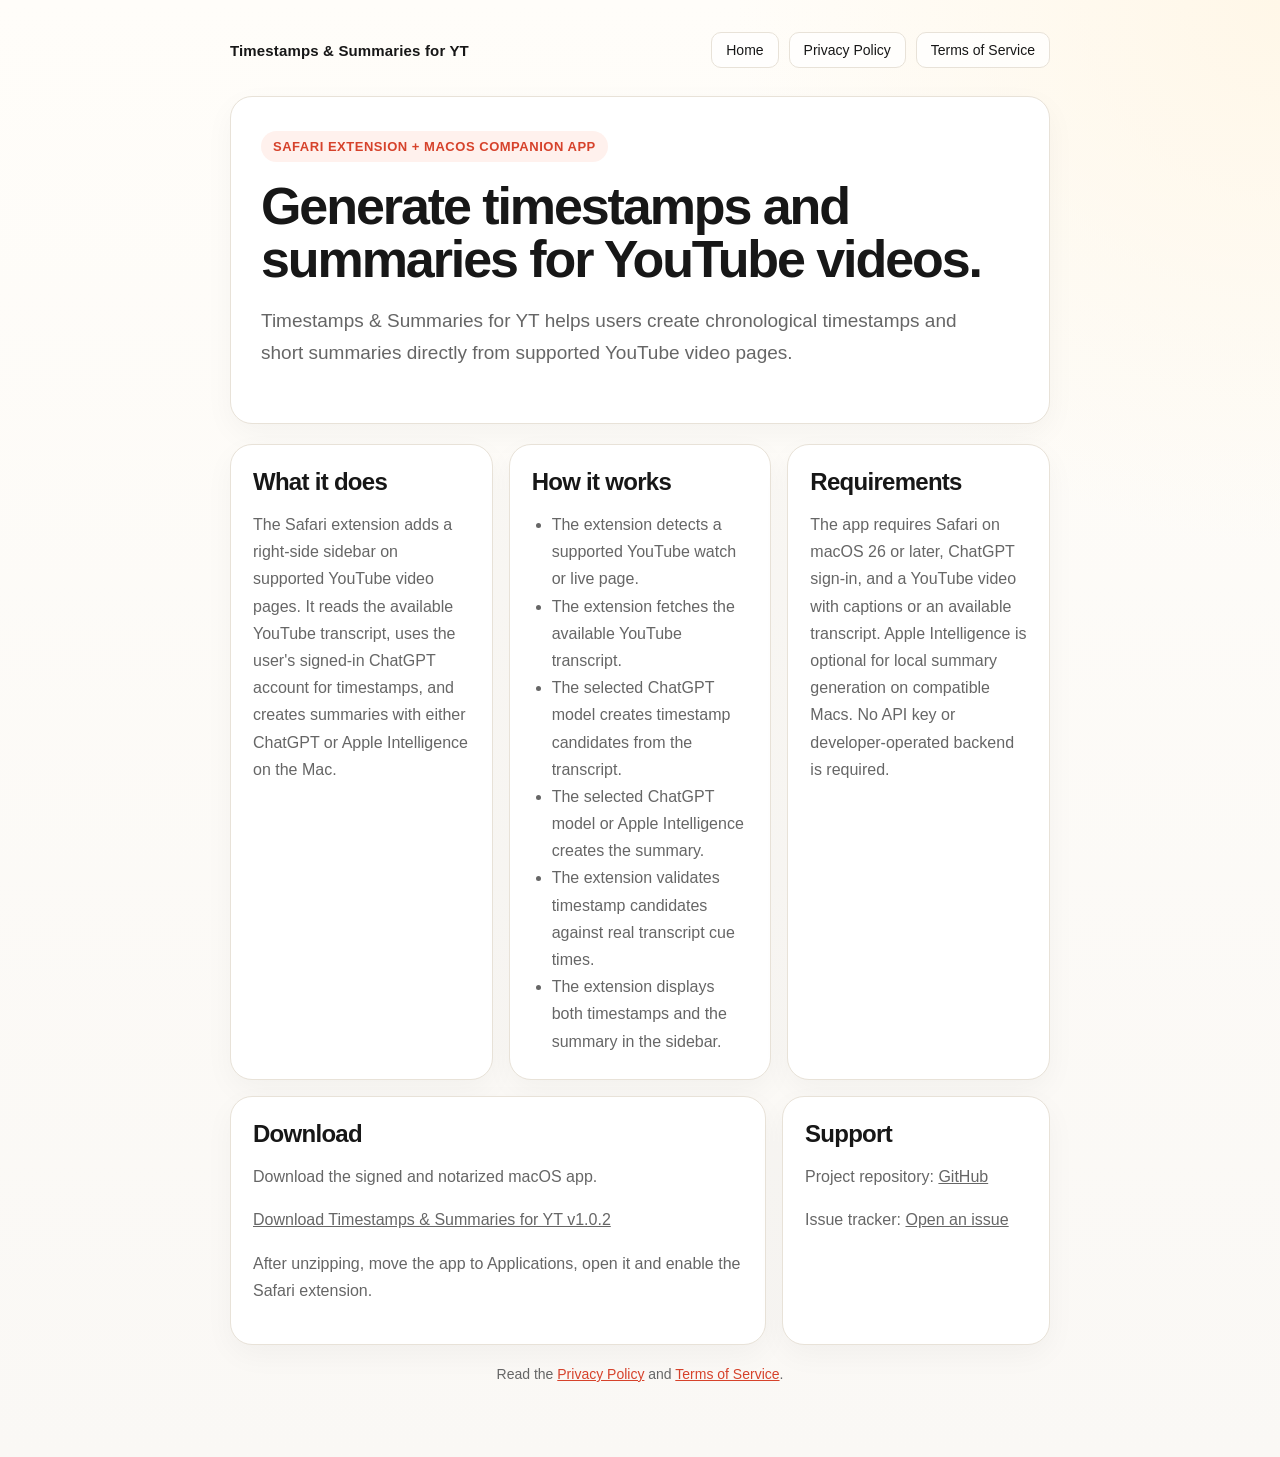
==== index.html @ f3966c77 "Adjust homepage download and support layout" ====
<!doctype html>
<html lang="en">
  <head>
    <meta charset="utf-8">
    <meta name="viewport" content="width=device-width, initial-scale=1">
    <title>Timestamps &amp; Summaries for YT</title>
    <meta
      name="description"
      content="Timestamps &amp; Summaries for YT is a Safari extension and macOS companion app that generates timestamps and summaries for YouTube videos."
    >
    <link rel="stylesheet" href="styles.css">
  </head>
  <body>
    <main class="page">
      <header class="header">
        <a class="brand" href="/">Timestamps &amp; Summaries for YT</a>
        <nav class="nav" aria-label="Site">
          <a href="/">Home</a>
          <a href="/privacy.html">Privacy Policy</a>
          <a href="/terms.html">Terms of Service</a>
        </nav>
      </header>

      <section class="hero">
        <span class="eyebrow">Safari extension + macOS companion app</span>
        <h1>Generate timestamps and summaries for YouTube videos.</h1>
        <p class="lead">
          Timestamps &amp; Summaries for YT helps users create chronological
          timestamps and short summaries directly from supported YouTube video pages.
        </p>
      </section>

      <section class="grid" aria-label="Overview">
        <article class="card">
          <h2>What it does</h2>
          <p>
            The Safari extension adds a right-side sidebar on supported YouTube video pages.
            It reads the available YouTube transcript, uses the user's signed-in ChatGPT
            account for timestamps, and creates summaries with either ChatGPT or Apple
            Intelligence on the Mac.
          </p>
        </article>

        <article class="card">
          <h2>How it works</h2>
          <ul>
            <li>The extension detects a supported YouTube watch or live page.</li>
            <li>The extension fetches the available YouTube transcript.</li>
            <li>The selected ChatGPT model creates timestamp candidates from the transcript.</li>
            <li>The selected ChatGPT model or Apple Intelligence creates the summary.</li>
            <li>The extension validates timestamp candidates against real transcript cue times.</li>
            <li>The extension displays both timestamps and the summary in the sidebar.</li>
          </ul>
        </article>

        <article class="card">
          <h2>Requirements</h2>
          <p>
            The app requires Safari on macOS 26 or later, ChatGPT sign-in, and a YouTube
            video with captions or an available transcript. Apple Intelligence is optional
            for local summary generation on compatible Macs. No API key or developer-operated
            backend is required.
          </p>
        </article>
      </section>

      <section class="grid action-grid" aria-label="Download and support">
        <article class="card">
          <h2>Download</h2>
          <p>
            Download the signed and notarized macOS app.
          </p>
          <p>
            <a href="https://github.com/Hlbkomer/YouTube-Timestamps-and-Summaries/releases/download/v1.0.2/Timestamps-and-Summaries-for-YT-v1.0.2.zip">Download Timestamps &amp; Summaries for YT v1.0.2</a>
          </p>
          <p>
            After unzipping, move the app to Applications, open it and enable
            the Safari extension.
          </p>
        </article>

        <article class="card">
          <h2>Support</h2>
          <p>
            Project repository:
            <a href="https://github.com/Hlbkomer/YouTube-Timestamps-and-Summaries">GitHub</a>
          </p>
          <p>
            Issue tracker:
            <a href="https://github.com/Hlbkomer/YouTube-Timestamps-and-Summaries/issues">Open an issue</a>
          </p>
        </article>
      </section>

      <p class="footer">
        Read the <a href="/privacy.html">Privacy Policy</a> and
        <a href="/terms.html">Terms of Service</a>.
      </p>
    </main>
  </body>
</html>
---- styles.css ----
:root {
  color-scheme: light;
  --bg: #faf8f5;
  --surface: #ffffff;
  --text: #171717;
  --muted: #666666;
  --line: #e8e2d8;
  --accent: #d6422b;
  --accent-soft: #fff1ed;
}

* {
  box-sizing: border-box;
}

body {
  margin: 0;
  font-family: -apple-system, BlinkMacSystemFont, "Segoe UI", sans-serif;
  color: var(--text);
  background:
    radial-gradient(circle at top right, #fff7e8, transparent 28%),
    linear-gradient(180deg, #fffdf9 0%, var(--bg) 100%);
}

a {
  color: inherit;
}

.page {
  max-width: 860px;
  margin: 0 auto;
  padding: 32px 20px 56px;
}

.header {
  display: flex;
  justify-content: space-between;
  align-items: center;
  gap: 16px;
  margin-bottom: 28px;
}

.brand {
  font-size: 15px;
  font-weight: 700;
  letter-spacing: 0.01em;
  text-decoration: none;
}

.nav {
  display: flex;
  flex-wrap: wrap;
  gap: 10px;
}

.nav a {
  padding: 9px 14px;
  border-radius: 10px;
  border: 1px solid var(--line);
  background: rgba(255, 255, 255, 0.75);
  text-decoration: none;
  font-size: 14px;
}

.hero,
.card {
  background: var(--surface);
  border: 1px solid var(--line);
  border-radius: 22px;
  box-shadow: 0 10px 30px rgba(27, 26, 23, 0.04);
}

.hero {
  padding: 34px 30px;
  margin-bottom: 20px;
}

.eyebrow {
  display: inline-flex;
  align-items: center;
  gap: 8px;
  padding: 8px 12px;
  border-radius: 999px;
  background: var(--accent-soft);
  color: var(--accent);
  font-size: 13px;
  font-weight: 700;
  text-transform: uppercase;
  letter-spacing: 0.04em;
}

h1 {
  margin: 18px 0 14px;
  font-size: clamp(34px, 5vw, 52px);
  line-height: 1.02;
  letter-spacing: -0.04em;
}

h2 {
  margin: 0 0 16px;
  font-size: 24px;
  line-height: 1.1;
  letter-spacing: -0.03em;
}

p,
li {
  color: var(--muted);
  font-size: 17px;
  line-height: 1.7;
}

.lead {
  max-width: 720px;
  font-size: 19px;
}

.grid {
  display: grid;
  grid-template-columns: repeat(auto-fit, minmax(240px, 1fr));
  gap: 16px;
  margin: 18px 0 0;
}

.action-grid {
  grid-template-columns: 2fr 1fr;
  margin-top: 16px;
}

.card {
  padding: 24px 22px;
}

.card p,
.card li {
  font-size: 16px;
}

.card ul {
  margin: 10px 0 0;
  padding-left: 20px;
}

.content {
  padding: 28px 30px;
}

.content section + section {
  margin-top: 28px;
  padding-top: 28px;
  border-top: 1px solid var(--line);
}

.footer {
  margin-top: 18px;
  color: var(--muted);
  font-size: 14px;
  text-align: center;
}

.footer a {
  color: var(--accent);
}

@media (max-width: 720px) {
  .header {
    flex-direction: column;
    align-items: flex-start;
  }

  .hero,
  .content,
  .card {
    padding: 22px 18px;
  }

  p,
  li {
    font-size: 16px;
  }

  .action-grid {
    grid-template-columns: 1fr;
  }
}
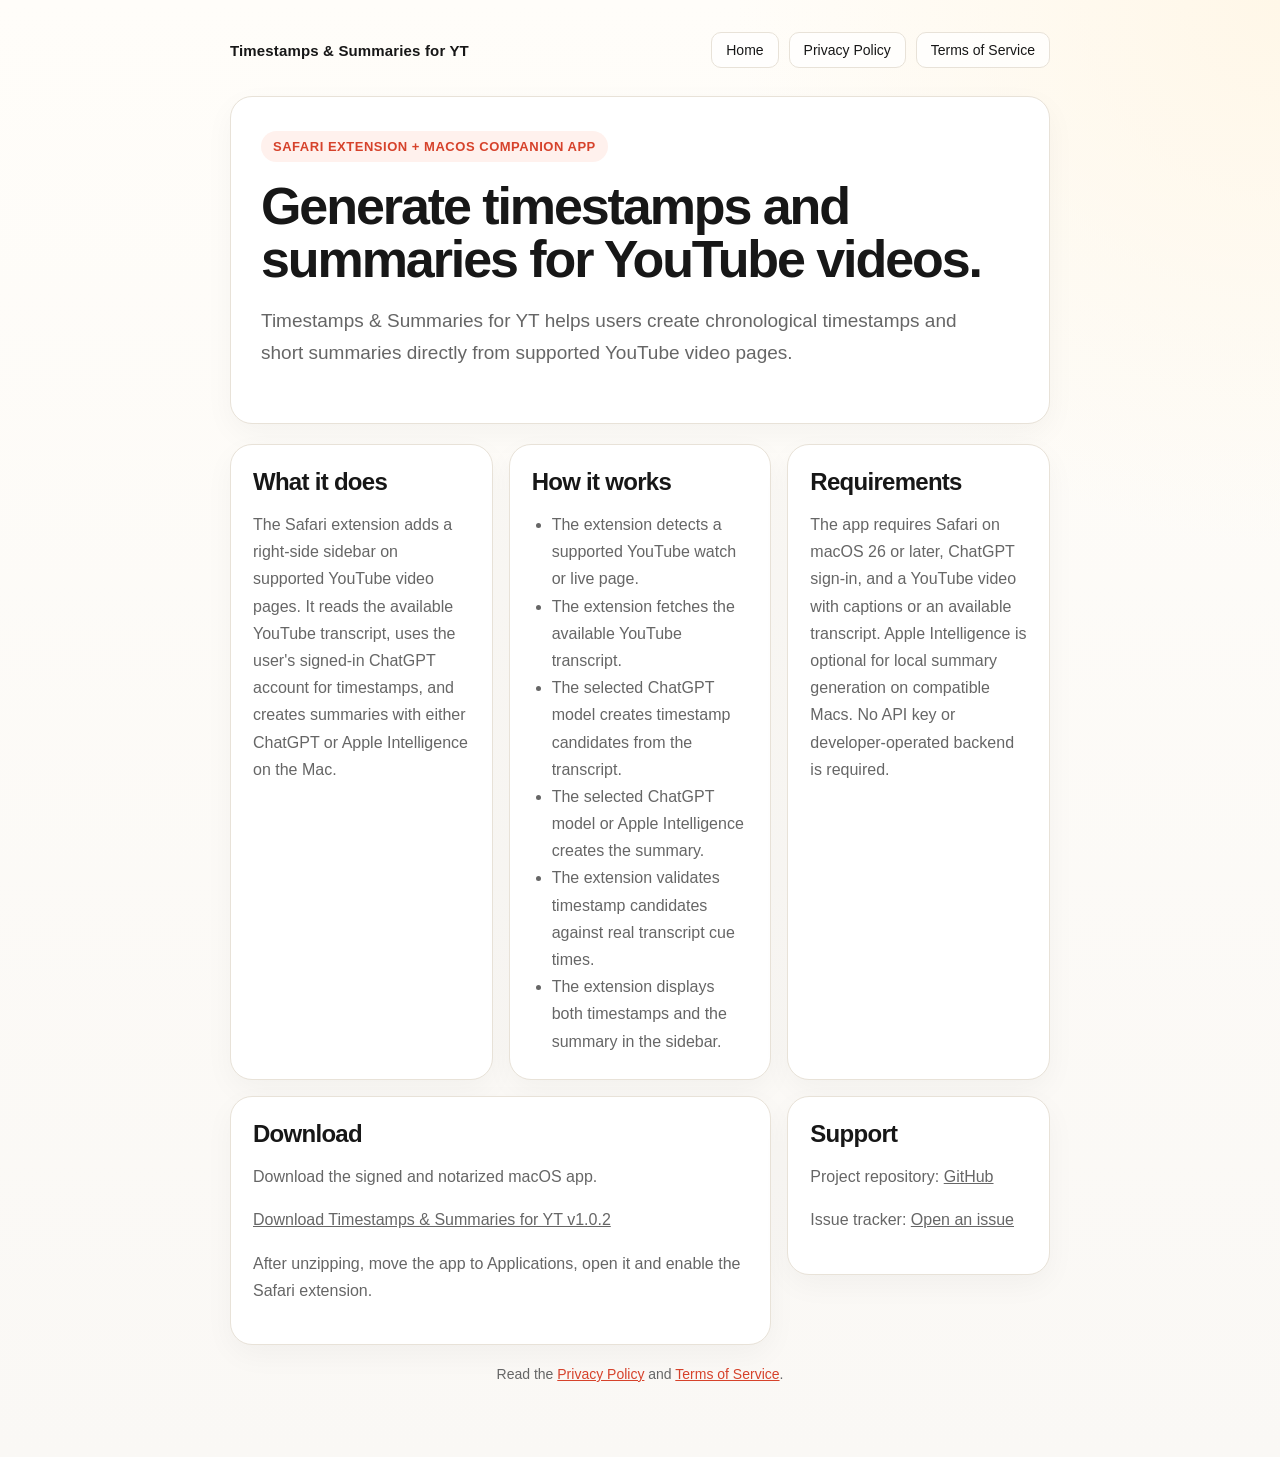
==== commit 0e9e9e8c: "Match support card to overview column width" ====
--- a/index.html
+++ b/index.html
@@ -65,7 +65,7 @@
       </section>
 
       <section class="grid action-grid" aria-label="Download and support">
-        <article class="card">
+        <article class="card action-download-card">
           <h2>Download</h2>
           <p>
             Download the signed and notarized macOS app.
--- a/styles.css
+++ b/styles.css
@@ -123,8 +123,13 @@
 }
 
 .action-grid {
-  grid-template-columns: 2fr 1fr;
+  grid-template-columns: repeat(3, minmax(0, 1fr));
+  align-items: start;
   margin-top: 16px;
+}
+
+.action-download-card {
+  grid-column: span 2;
 }
 
 .card {
@@ -182,4 +187,8 @@
   .action-grid {
     grid-template-columns: 1fr;
   }
+
+  .action-download-card {
+    grid-column: auto;
+  }
 }
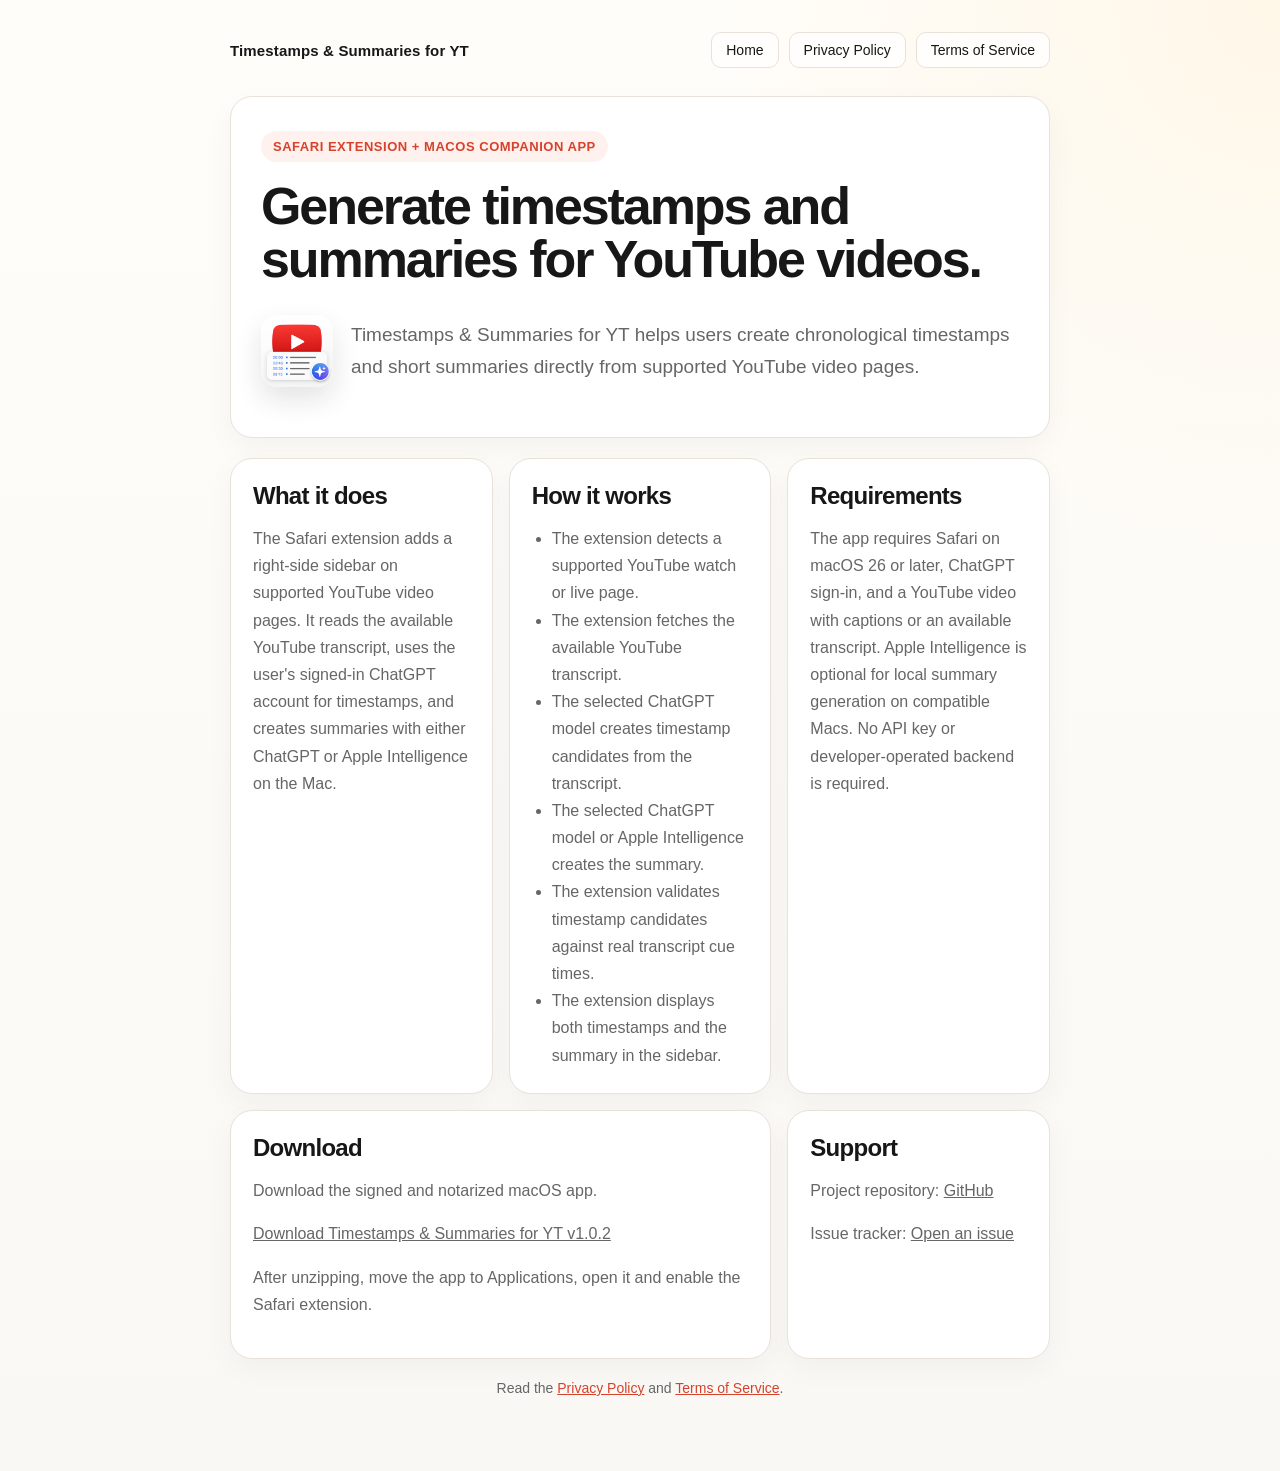
==== commit fc8e4381: "Add app icon to homepage hero" ====
--- a/index.html
+++ b/index.html
@@ -24,10 +24,13 @@
       <section class="hero">
         <span class="eyebrow">Safari extension + macOS companion app</span>
         <h1>Generate timestamps and summaries for YouTube videos.</h1>
-        <p class="lead">
-          Timestamps &amp; Summaries for YT helps users create chronological
-          timestamps and short summaries directly from supported YouTube video pages.
-        </p>
+        <div class="hero-lead">
+          <img class="hero-icon" src="app-icon.png" alt="" width="72" height="72">
+          <p class="lead">
+            Timestamps &amp; Summaries for YT helps users create chronological
+            timestamps and short summaries directly from supported YouTube video pages.
+          </p>
+        </div>
       </section>
 
       <section class="grid" aria-label="Overview">
--- a/styles.css
+++ b/styles.css
@@ -115,6 +115,21 @@
   font-size: 19px;
 }
 
+.hero-lead {
+  display: flex;
+  align-items: center;
+  gap: 18px;
+  max-width: 760px;
+}
+
+.hero-icon {
+  width: 72px;
+  height: 72px;
+  flex: 0 0 auto;
+  border-radius: 16px;
+  box-shadow: 0 12px 28px rgba(27, 26, 23, 0.12);
+}
+
 .grid {
   display: grid;
   grid-template-columns: repeat(auto-fit, minmax(240px, 1fr));
@@ -124,7 +139,6 @@
 
 .action-grid {
   grid-template-columns: repeat(3, minmax(0, 1fr));
-  align-items: start;
   margin-top: 16px;
 }
 
@@ -184,6 +198,16 @@
     font-size: 16px;
   }
 
+  .hero-lead {
+    align-items: flex-start;
+  }
+
+  .hero-icon {
+    width: 56px;
+    height: 56px;
+    border-radius: 12px;
+  }
+
   .action-grid {
     grid-template-columns: 1fr;
   }
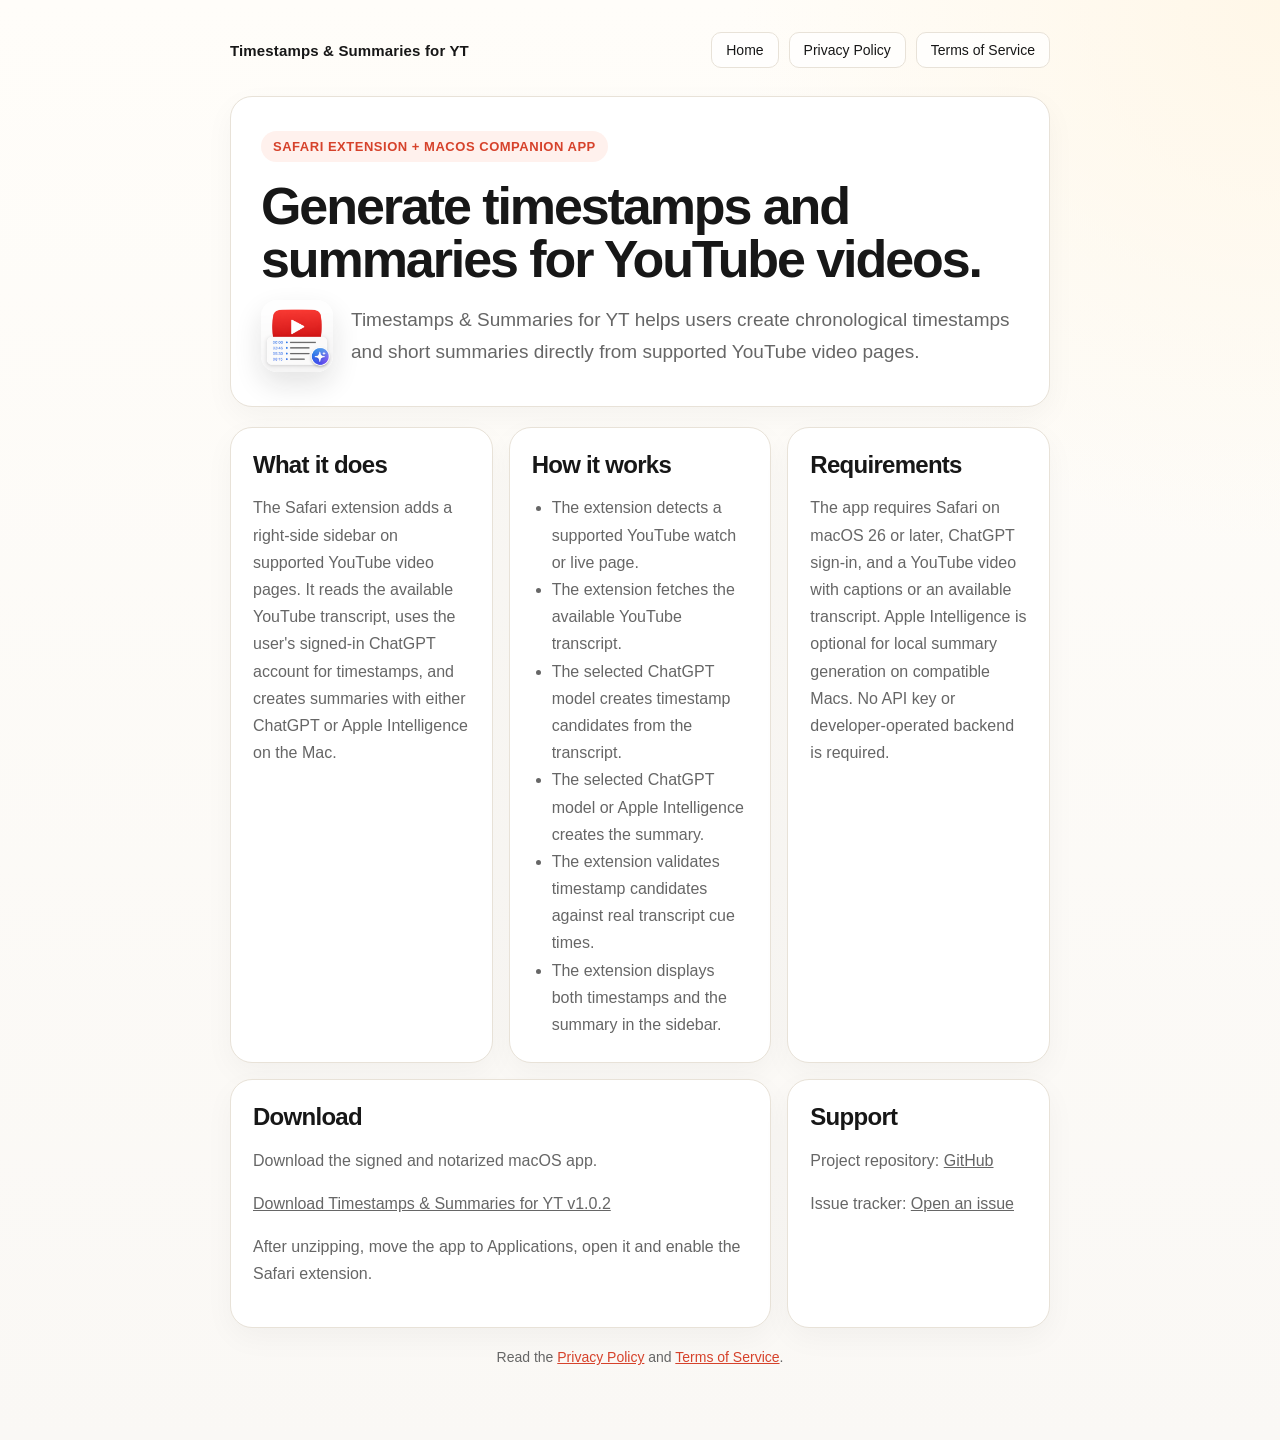
==== commit b694181e: "Fix homepage hero and action card layout" ====
--- a/index.html
+++ b/index.html
@@ -8,7 +8,7 @@
       name="description"
       content="Timestamps &amp; Summaries for YT is a Safari extension and macOS companion app that generates timestamps and summaries for YouTube videos."
     >
-    <link rel="stylesheet" href="styles.css">
+    <link rel="stylesheet" href="styles.css?v=20260430-hero">
   </head>
   <body>
     <main class="page">
--- a/styles.css
+++ b/styles.css
@@ -116,10 +116,15 @@
 }
 
 .hero-lead {
-  display: flex;
+  display: grid;
+  grid-template-columns: 72px minmax(0, 1fr);
   align-items: center;
   gap: 18px;
   max-width: 760px;
+}
+
+.hero-lead .lead {
+  margin: 0;
 }
 
 .hero-icon {
@@ -139,11 +144,16 @@
 
 .action-grid {
   grid-template-columns: repeat(3, minmax(0, 1fr));
+  align-items: stretch;
   margin-top: 16px;
 }
 
 .action-download-card {
   grid-column: span 2;
+}
+
+.action-grid > .card {
+  height: 100%;
 }
 
 .card {
@@ -199,7 +209,8 @@
   }
 
   .hero-lead {
-    align-items: flex-start;
+    grid-template-columns: 56px minmax(0, 1fr);
+    align-items: center;
   }
 
   .hero-icon {
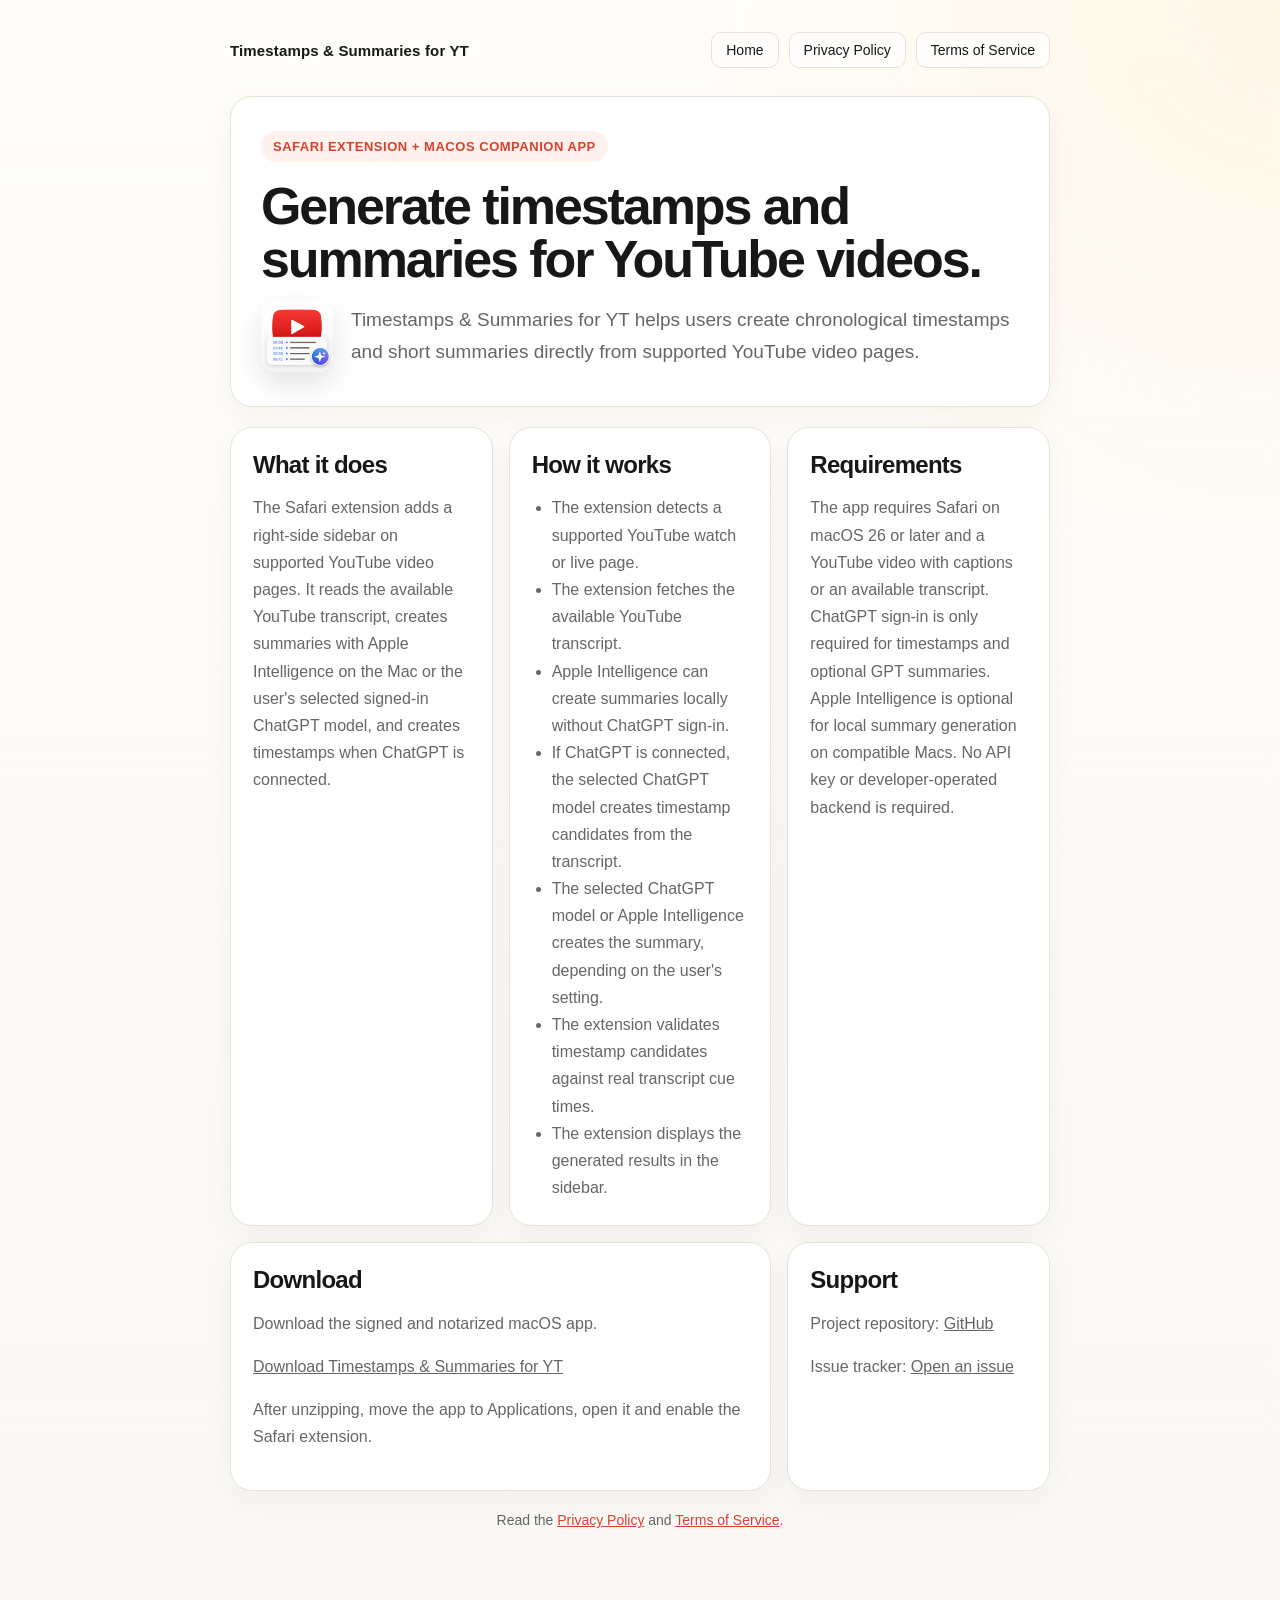
==== commit ae5e9066: "Use latest app download link" ====
--- a/index.html
+++ b/index.html
@@ -38,9 +38,9 @@
           <h2>What it does</h2>
           <p>
             The Safari extension adds a right-side sidebar on supported YouTube video pages.
-            It reads the available YouTube transcript, uses the user's signed-in ChatGPT
-            account for timestamps, and creates summaries with either ChatGPT or Apple
-            Intelligence on the Mac.
+            It reads the available YouTube transcript, creates summaries with Apple
+            Intelligence on the Mac or the user's selected signed-in ChatGPT model, and
+            creates timestamps when ChatGPT is connected.
           </p>
         </article>
 
@@ -49,20 +49,21 @@
           <ul>
             <li>The extension detects a supported YouTube watch or live page.</li>
             <li>The extension fetches the available YouTube transcript.</li>
-            <li>The selected ChatGPT model creates timestamp candidates from the transcript.</li>
-            <li>The selected ChatGPT model or Apple Intelligence creates the summary.</li>
+            <li>Apple Intelligence can create summaries locally without ChatGPT sign-in.</li>
+            <li>If ChatGPT is connected, the selected ChatGPT model creates timestamp candidates from the transcript.</li>
+            <li>The selected ChatGPT model or Apple Intelligence creates the summary, depending on the user's setting.</li>
             <li>The extension validates timestamp candidates against real transcript cue times.</li>
-            <li>The extension displays both timestamps and the summary in the sidebar.</li>
+            <li>The extension displays the generated results in the sidebar.</li>
           </ul>
         </article>
 
         <article class="card">
           <h2>Requirements</h2>
           <p>
-            The app requires Safari on macOS 26 or later, ChatGPT sign-in, and a YouTube
-            video with captions or an available transcript. Apple Intelligence is optional
-            for local summary generation on compatible Macs. No API key or developer-operated
-            backend is required.
+            The app requires Safari on macOS 26 or later and a YouTube video with captions
+            or an available transcript. ChatGPT sign-in is only required for timestamps and
+            optional GPT summaries. Apple Intelligence is optional for local summary
+            generation on compatible Macs. No API key or developer-operated backend is required.
           </p>
         </article>
       </section>
@@ -74,7 +75,7 @@
             Download the signed and notarized macOS app.
           </p>
           <p>
-            <a href="https://github.com/Hlbkomer/YouTube-Timestamps-and-Summaries/releases/download/v1.0.2/Timestamps-and-Summaries-for-YT-v1.0.2.zip">Download Timestamps &amp; Summaries for YT v1.0.2</a>
+            <a href="https://github.com/Hlbkomer/YouTube-Timestamps-and-Summaries/releases/latest/download/Timestamps-and-Summaries-for-YT.zip">Download Timestamps &amp; Summaries for YT</a>
           </p>
           <p>
             After unzipping, move the app to Applications, open it and enable
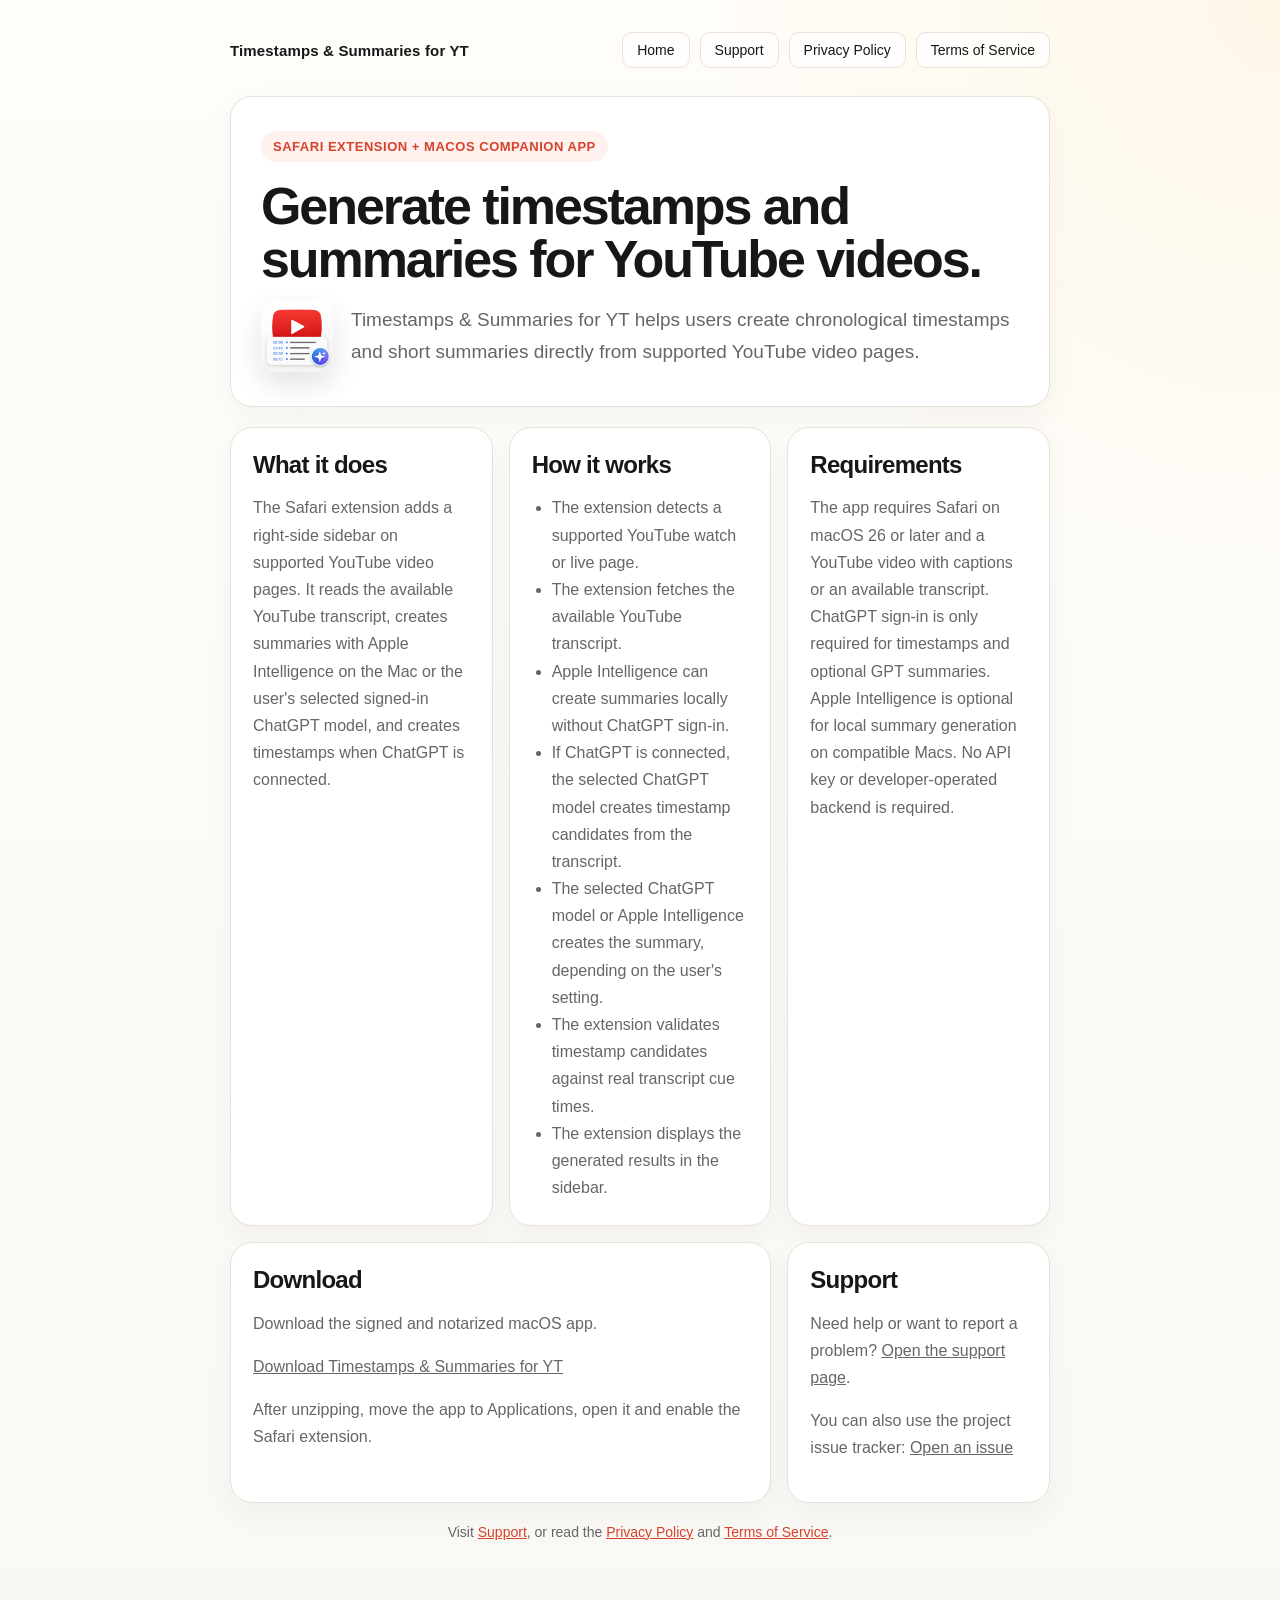
==== commit 7b7df0e7: "Add app support page" ====
--- a/index.html
+++ b/index.html
@@ -16,6 +16,7 @@
         <a class="brand" href="/">Timestamps &amp; Summaries for YT</a>
         <nav class="nav" aria-label="Site">
           <a href="/">Home</a>
+          <a href="/support.html">Support</a>
           <a href="/privacy.html">Privacy Policy</a>
           <a href="/terms.html">Terms of Service</a>
         </nav>
@@ -86,18 +87,19 @@
         <article class="card">
           <h2>Support</h2>
           <p>
-            Project repository:
-            <a href="https://github.com/Hlbkomer/YouTube-Timestamps-and-Summaries">GitHub</a>
+            Need help or want to report a problem?
+            <a href="/support.html">Open the support page</a>.
           </p>
           <p>
-            Issue tracker:
+            You can also use the project issue tracker:
             <a href="https://github.com/Hlbkomer/YouTube-Timestamps-and-Summaries/issues">Open an issue</a>
           </p>
         </article>
       </section>
 
       <p class="footer">
-        Read the <a href="/privacy.html">Privacy Policy</a> and
+        Visit <a href="/support.html">Support</a>, or read the
+        <a href="/privacy.html">Privacy Policy</a> and
         <a href="/terms.html">Terms of Service</a>.
       </p>
     </main>
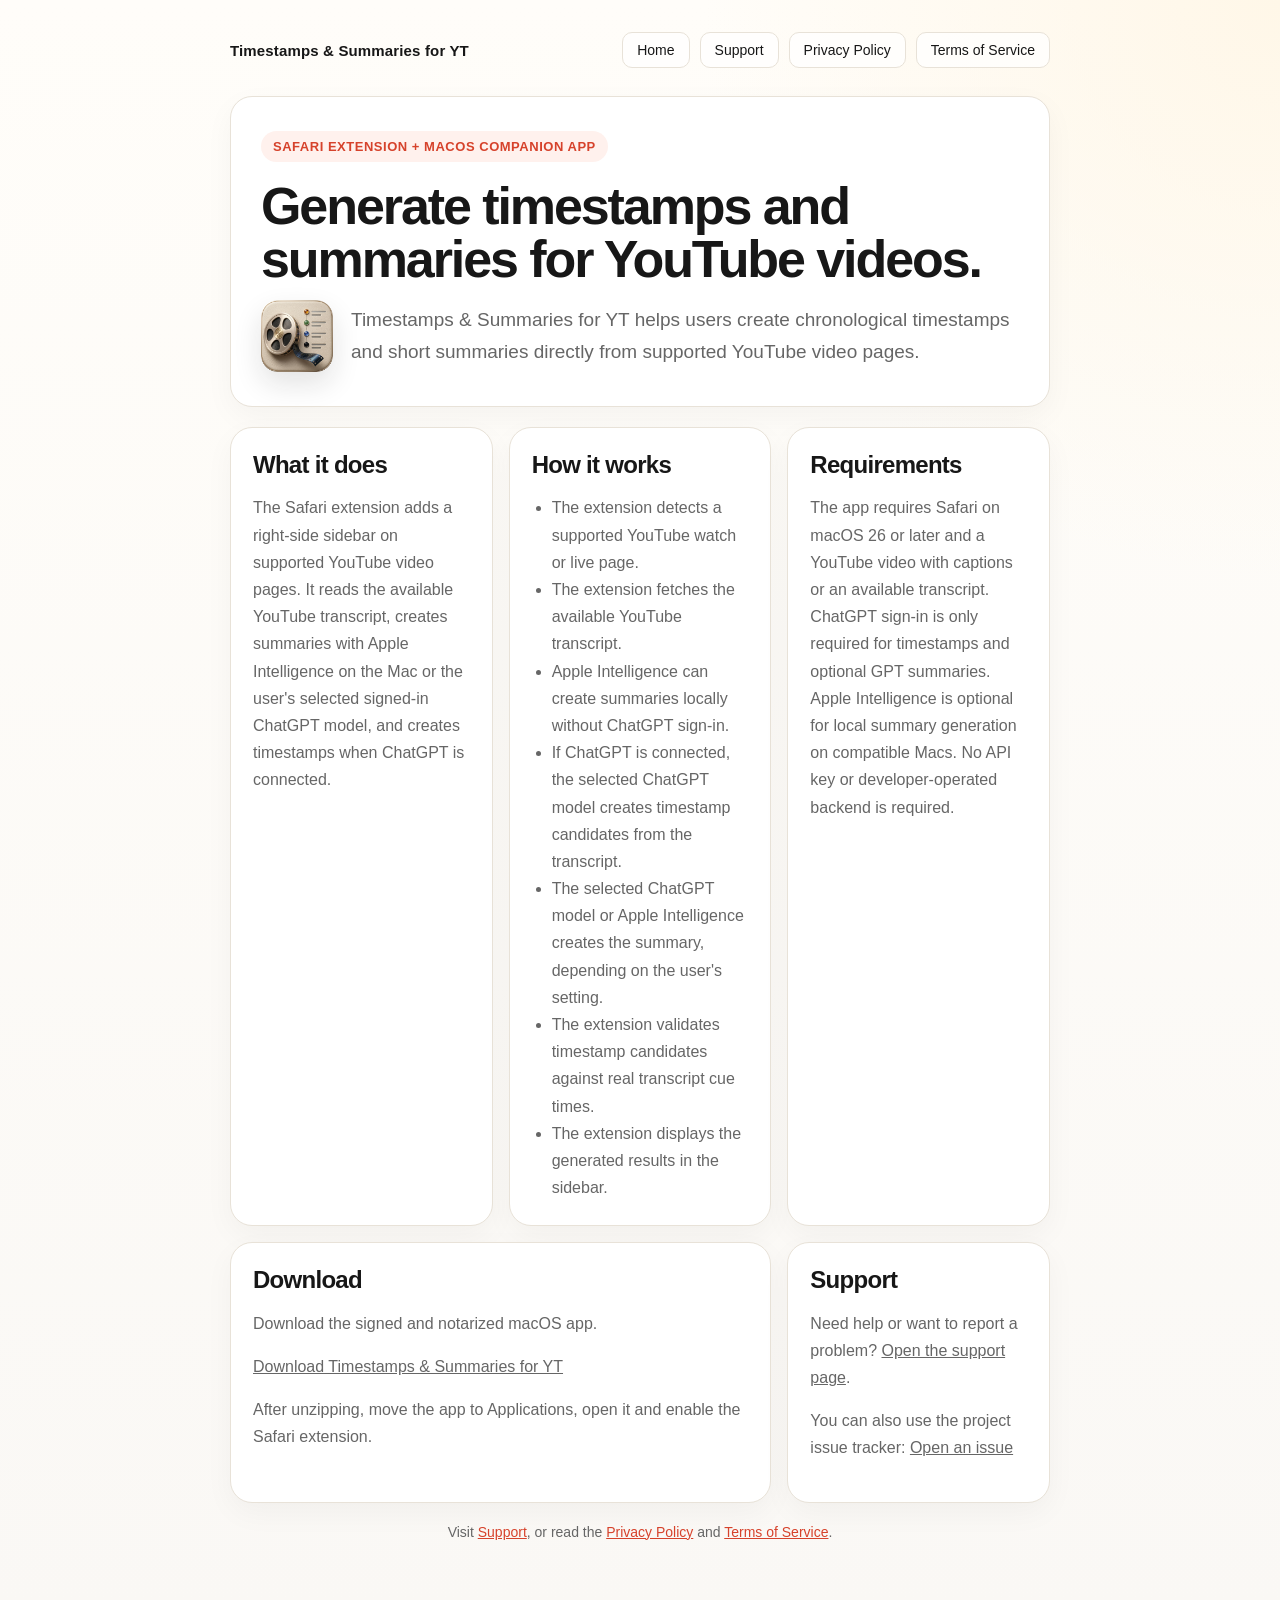
==== commit 650e666b: "Bust homepage icon cache" ====
--- a/index.html
+++ b/index.html
@@ -26,7 +26,7 @@
         <span class="eyebrow">Safari extension + macOS companion app</span>
         <h1>Generate timestamps and summaries for YouTube videos.</h1>
         <div class="hero-lead">
-          <img class="hero-icon" src="app-icon.png" alt="" width="72" height="72">
+          <img class="hero-icon" src="app-icon-v2.png" alt="" width="72" height="72">
           <p class="lead">
             Timestamps &amp; Summaries for YT helps users create chronological
             timestamps and short summaries directly from supported YouTube video pages.
